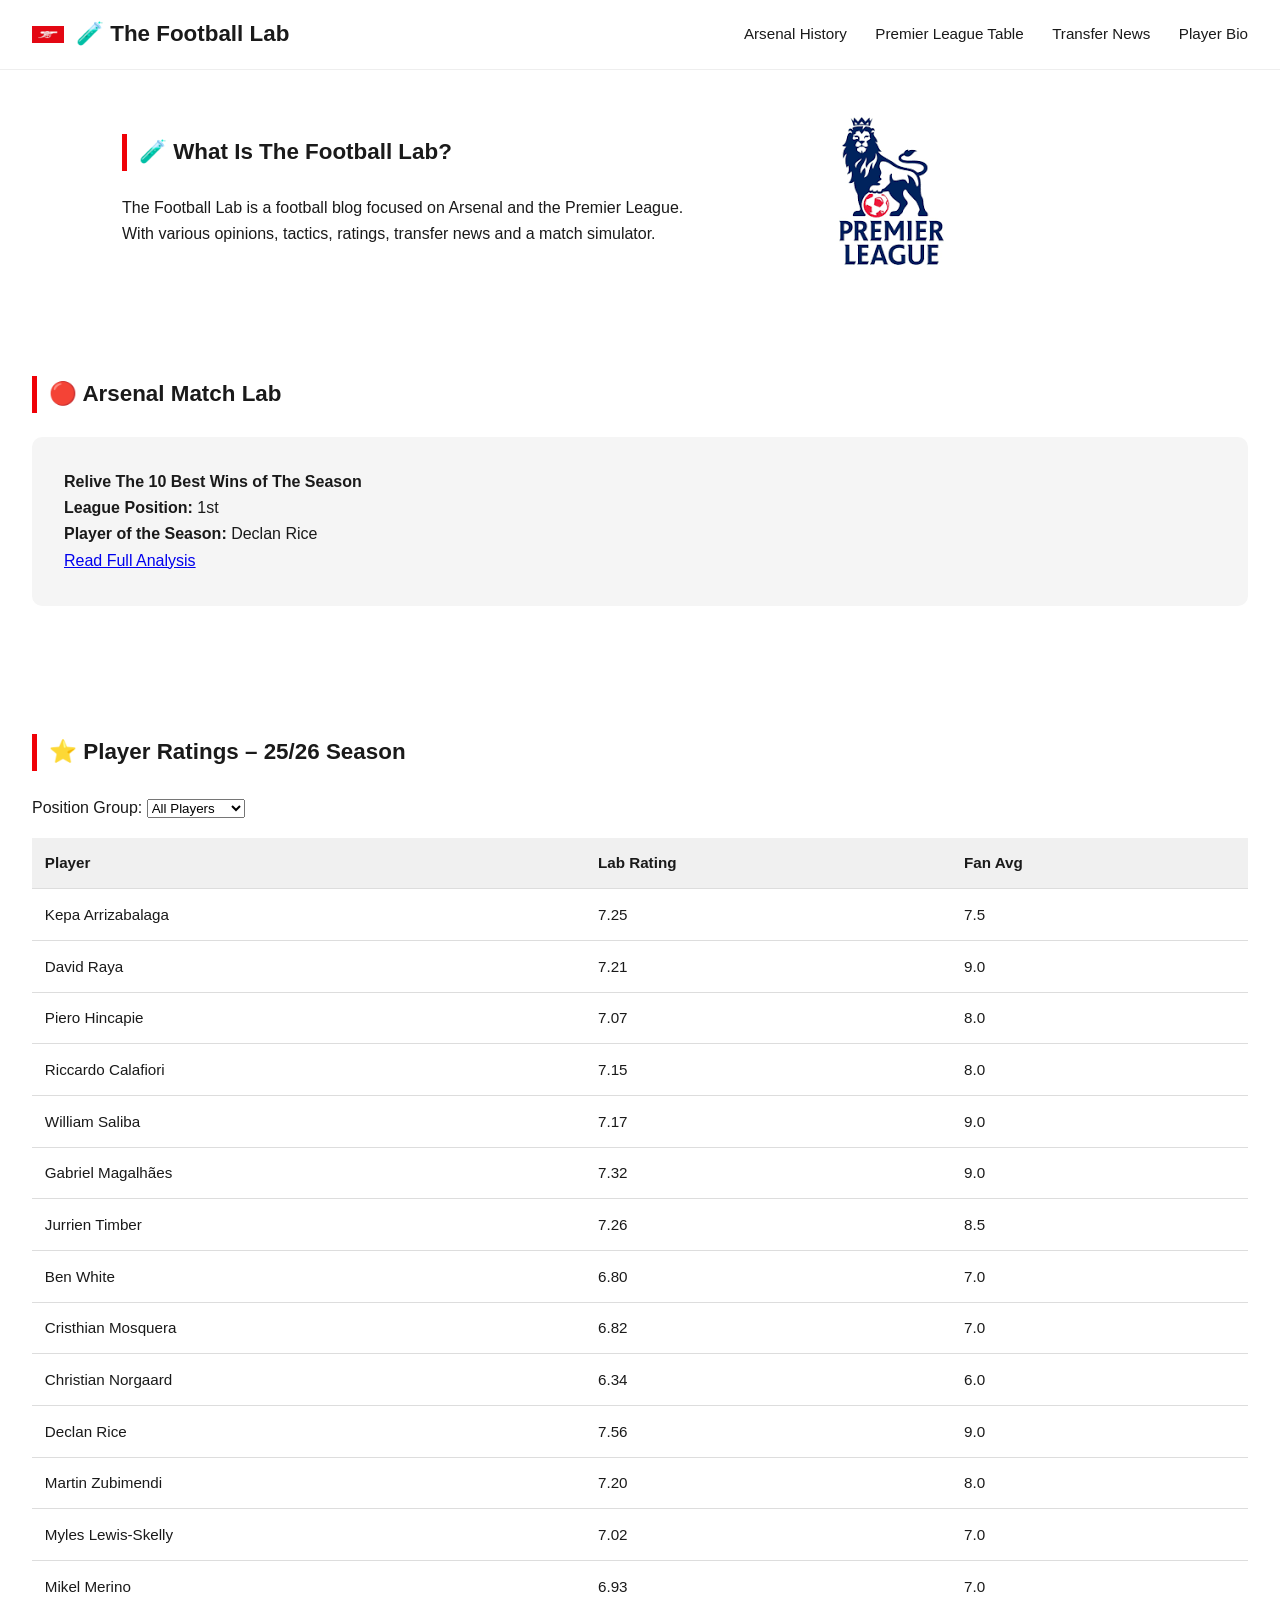
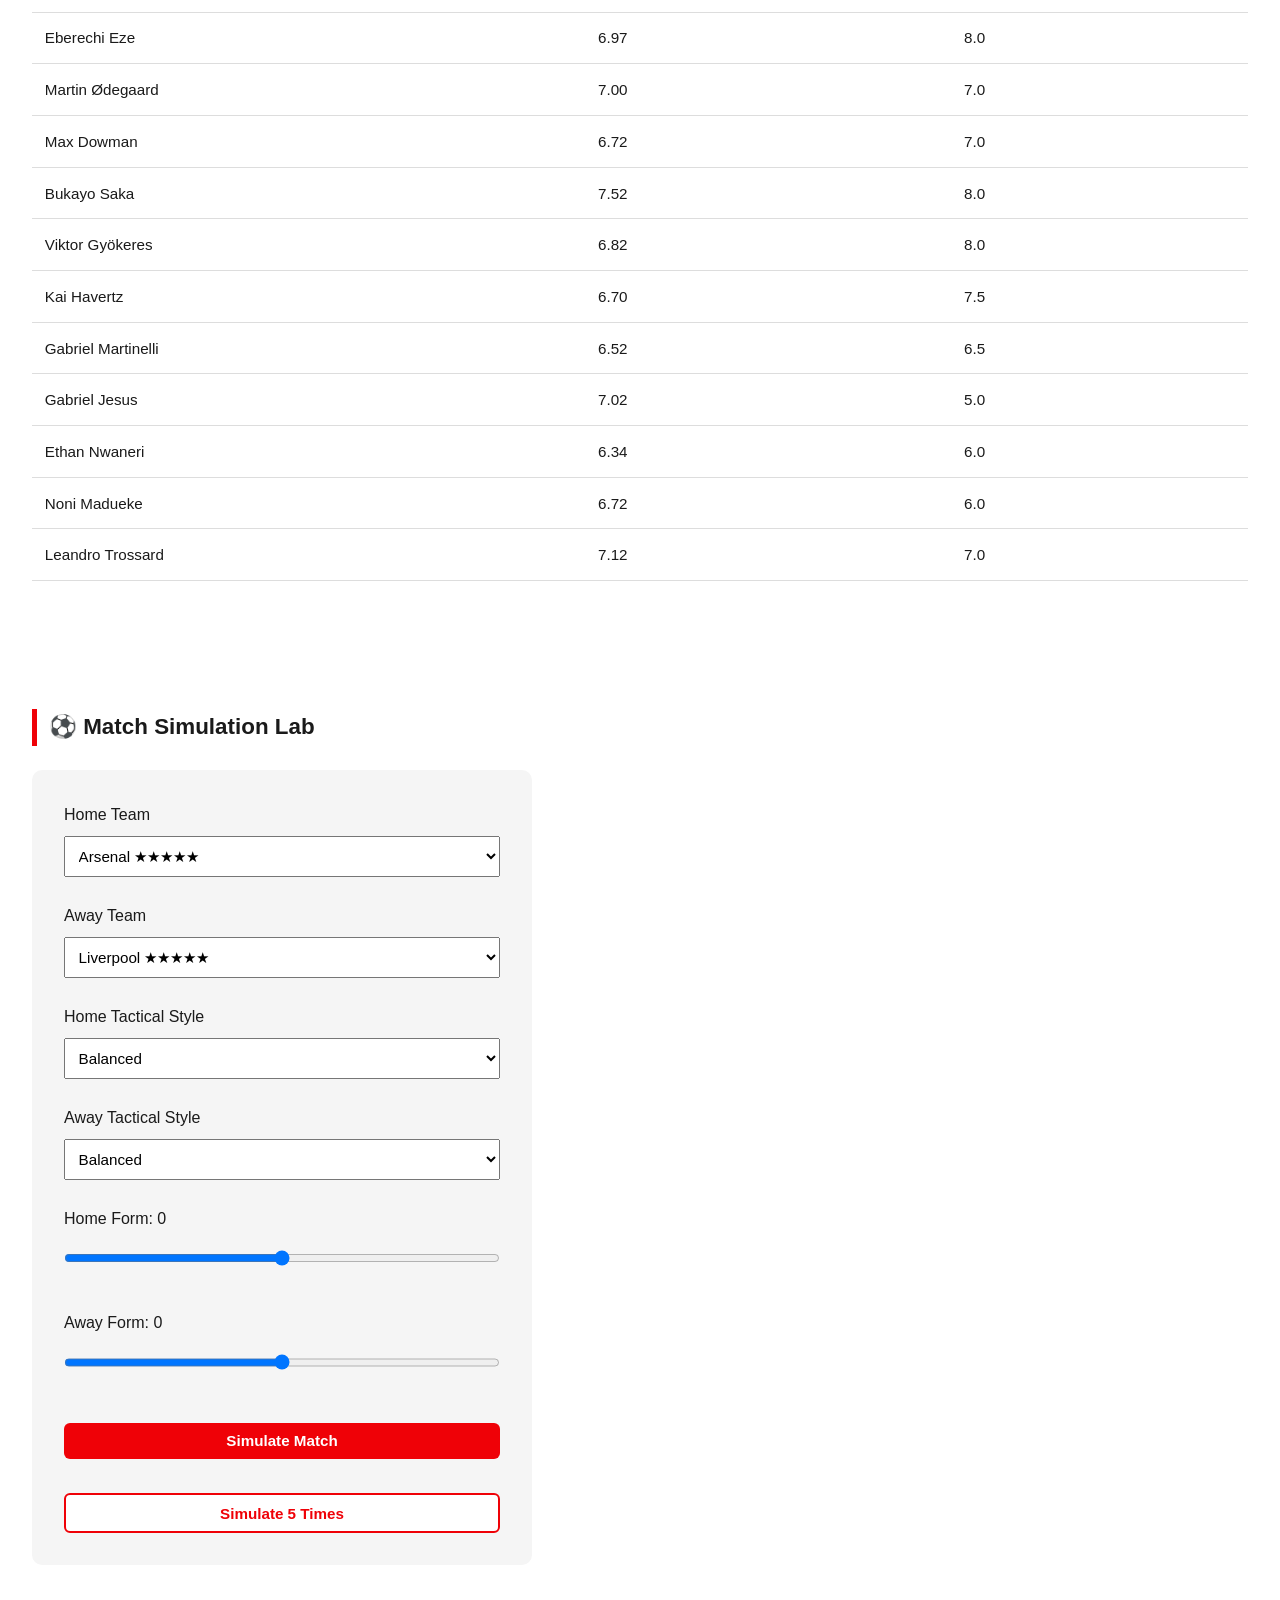
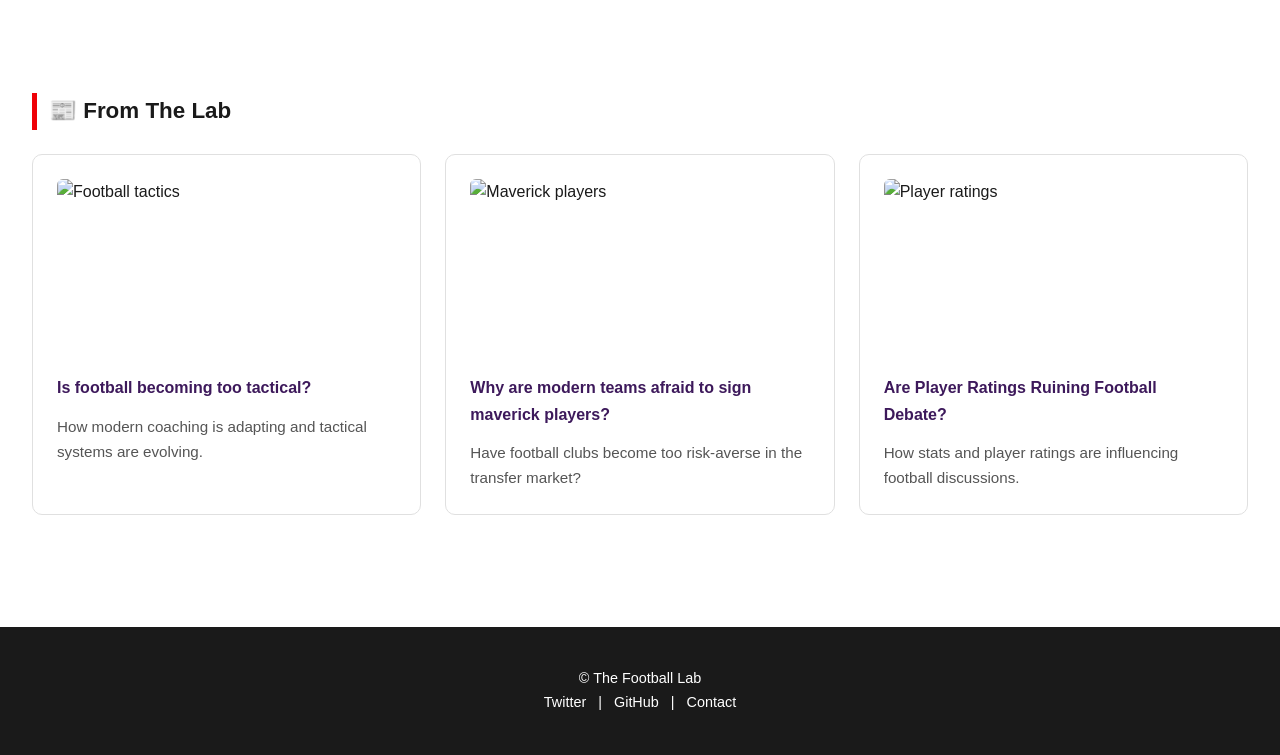
==== index.html @ 2d49616a "Football Lab Website" ====
<!DOCTYPE html>
<html lang="en">
<head>
  <link rel="stylesheet" href="style.css">
  <meta charset="UTF-8" />
  <meta name="viewport" content="width=device-width, initial-scale=1.0" />
  <title>The Football Lab</title>
  <style>
    :root {
      --arsenal-red: #EF0107;
      --pl-purple: #3D195B;
      --dark: #1a1a1a;
      --light-gray: #f5f5f5;
      --max-width: 1100px;
    } 

    * {
      box-sizing: border-box;
      margin: 0;
      padding: 0;
    }

    body {
      font-family: 'Inter', 'Segoe UI', Arial, sans-serif;
      background: rgb(255, 255, 255);
      color: var(--dark);
      line-height: 1.65;
      font-size: 16px;
    }

    img {
      max-width: 100%;
      display: block;
    }

    /* Header */
    header {
      display: flex;
      justify-content: space-between;
      align-items: center;
      padding: 1rem 2rem;
      border-bottom: 1px solid #eee;
      position: sticky;
      top: 0;
      background: white;
      z-index: 100;
    }

    .brand {
      display: flex;
      align-items: center;
      gap: 0.75rem;
    }

    .brand h1 {
      font-size: 1.4rem;
      font-weight: 700;
    }

    nav a {
      margin-left: 1.5rem;
      text-decoration: none;
      color: var(--dark);
      font-weight: 500;
      font-size: 0.95rem;
    }

    nav a:hover {
      color: var(--arsenal-red);
    }

    /* Hero */
    .hero {
      padding: 5rem 2rem;
      background: linear-gradient(135deg, var(--light-gray), #ffffff);
    }

    .hero-inner {
      max-width: var(--max-width);
      margin: auto;
      display: grid;
      grid-template-columns: 1.2fr 0.8fr;
      gap: 3rem;
      align-items: center;
    }

    .hero h2 {
      font-size: clamp(2rem, 4vw, 3rem);
      margin-bottom: 1rem;
      line-height: 1.2;
    }

    .hero p {
      margin-bottom: 2rem;
      font-size: 1.1rem;
      color: #444;
    }

    .hero button {
      padding: 0.8rem 1.6rem;
      margin-right: 0.75rem;
      border-radius: 6px;
      border: none;
      cursor: pointer;
      font-weight: 600;
    }

    .primary {
      background: var(--arsenal-red);
      color: white;
    }

    .secondary {
      background: white;
      border: 2px solid var(--arsenal-red);
      color: var(--arsenal-red);
    }

    /* Sections */
    section {
      padding: 4rem 2rem;
    }

    .container {
      max-width: var(--max-width);
      margin: auto;
    }

    section h3 {
      margin-bottom: 1.5rem;
      font-size: 1.4rem;
      border-left: 5px solid var(--arsenal-red);
      padding-left: 0.75rem;
    }

    /* Arsenal Match Lab */
    .match-card {
      background: var(--light-gray);
      padding: 2rem;
      border-radius: 10px;
    }

    /* Ratings Table */
    table {
      width: 100%;
      border-collapse: collapse;
      margin-top: 1rem;
      font-size: 0.95rem;
    }

    th, td {
      border-bottom: 1px solid #ddd;
      padding: 0.8rem;
      text-align: left;
    }

    th {
      background: #f0f0f0;
      font-weight: 600;
    }

    /* Simulator */
    .simulator {
      background: var(--light-gray);
      padding: 2rem;
      border-radius: 10px;
      max-width: 500px;
    }

    .simulator select, .simulator button {
      width: 100%;
      padding: 0.6rem;
      margin-top: 0.5rem;
      font-size: 0.95rem;
    }

    /* Articles */
    .articles {
      display: grid;
      grid-template-columns: repeat(auto-fit, minmax(280px, 1fr));
      gap: 1.5rem;
    }

    .article-card {
      border: 1px solid #e0e0e0;
      padding: 1.5rem;
      border-radius: 10px;
      transition: transform 0.2s ease;
    }

    .article-card:hover {
      transform: translateY(-4px);
    }

    /* Footer */
    footer {
      text-align: center;
      padding: 2.5rem 1rem;
      background: var(--dark);
      color: white;
      margin-top: 3rem;
      font-size: 0.9rem;
    }

    footer a {
      color: white;
      margin: 0 0.5rem;
      text-decoration: none;
    }
</style>
</head>
<body>

<header>
  <div class="brand">
  <img src="[data-uri]" alt="Arsenal Logo" width="32">
  <h1>🧪 The Football Lab</h1>
</div>
  <nav>
    <a href="ArsenalHistory.html">Arsenal History</a>
    <a href="PremierLeagueTable.html">Premier League Table</a>
    <a href="TransferNews.html">Transfer News</a>
    <a href="PlayerInfo.html">Player Bio</a>
  </nav>
</header>

<div class="hero-inner">
  <div>
   <section>
  <h3>🧪 What Is The Football Lab?</h3>
  <p>The Football Lab is a football blog focused on Arsenal and the Premier League. With various opinions, tactics, ratings, transfer news and a match simulator.</p>
</section>
  </div>
  <div>
    <img src="[data-uri]">
  </div>
</div>

<section>
  <h3>🔴 Arsenal Match Lab</h3>
  <div class="match-card">
    <h4>Relive The 10 Best Wins of The Season</h4>
    <p><strong>League Position:</strong> 1st</p>
    <p><strong>Player of the Season:</strong> Declan Rice </p>
    <a href="Top10PremWins.html">Read Full Analysis</a>
  </div>
</section>

<section>
  <h3>⭐ Player Ratings – 25/26 Season</h3>

  <label for="positionFilter">Position Group:</label>
  <select id="positionFilter">
    <option value="all">All Players</option>
    <option value="goalkeeper">Goalkeepers</option>
    <option value="defender">Defenders</option>
    <option value="midfielder">Midfielders</option>
    <option value="attacker">Attackers</option>
  </select>

  <table>
    <tr>
      <th>Player</th>
      <th>Lab Rating</th>
      <th>Fan Avg</th>
    </tr>

    <tr data-position="goalkeeper">
      <td>Kepa Arrizabalaga</td>
      <td>7.25</td>
      <td>7.5</td>
    </tr>
    <tr data-position="goalkeeper">
      <td>David Raya</td>
      <td>7.21</td>
      <td>9.0</td>
    </tr>
    <tr data-position="defender">
      <td>Piero Hincapie</td>
      <td>7.07</td>
      <td>8.0</td>
    </tr>
    <tr data-position="defender">
      <td>Riccardo Calafiori</td>
      <td>7.15</td>
      <td>8.0</td>
    </tr>
    <tr data-position="defender">
      <td>William Saliba</td>
      <td>7.17</td>
      <td>9.0</td>
    </tr>
    <tr data-position="defender">
      <td>Gabriel Magalhães</td>
      <td>7.32</td>
      <td>9.0</td>
    </tr>
    <tr data-position="defender">
      <td>Jurrien Timber</td>
      <td>7.26</td>
      <td>8.5</td>
    </tr>
    <tr data-position="defender">
      <td>Ben White</td>
      <td>6.80</td>
      <td>7.0</td>
    </tr>
    <tr data-position="defender">
      <td>Cristhian Mosquera</td>
      <td>6.82</td>
      <td>7.0</td>
    </tr>
    <tr data-position="midfielder">
      <td>Christian Norgaard</td>
      <td>6.34</td>
      <td>6.0</td>
    </tr>
    <tr data-position="midfielder">
      <td>Declan Rice</td>
      <td>7.56</td>
      <td>9.0</td>
    </tr>
    <tr data-position="midfielder">
      <td>Martin Zubimendi</td>
      <td>7.20</td>
      <td>8.0</td>
    </tr>
    <tr data-position="midfielder">
      <td>Myles Lewis-Skelly</td>
      <td>7.02</td>
      <td>7.0</td>
    </tr>
    <tr data-position="midfielder">
      <td>Mikel Merino</td>
      <td>6.93</td>
      <td>7.0</td>
    </tr>
    <tr data-position="midfielder">
      <td>Eberechi Eze</td>
      <td>6.97</td>
      <td>8.0</td>
    </tr>
    <tr data-position="midfielder">
      <td>Martin Ødegaard</td>
      <td>7.00</td>
      <td>7.0</td>
    </tr>
    <tr data-position="attacker">
      <td>Max Dowman</td>
      <td>6.72</td>
      <td>7.0</td>
    </tr>
    <tr data-position="attacker">
      <td>Bukayo Saka</td>
      <td>7.52</td>
      <td>8.0</td>
    </tr>
    <tr data-position="attacker">
      <td>Viktor Gyökeres</td>
      <td>6.82</td>
      <td>8.0</td>
    </tr>
    <tr data-position="attacker">
      <td>Kai Havertz</td>
      <td>6.70</td>
      <td>7.5</td>
    </tr>
    <tr data-position="attacker">
      <td>Gabriel Martinelli</td>
      <td>6.52</td>
      <td>6.5</td>
    </tr>
    <tr data-position="attacker">
      <td>Gabriel Jesus</td>
      <td>7.02</td>
      <td>5.0</td>
    </tr>
    <tr data-position="attacker">
      <td>Ethan Nwaneri</td>
      <td>6.34</td>
      <td>6.0</td>
    </tr>
    <tr data-position="attacker">
      <td>Noni Madueke</td>
      <td>6.72</td>
      <td>6.0</td>
    </tr>
    <tr data-position="attacker">
      <td>Leandro Trossard</td>
      <td>7.12</td>
      <td>7.0</td>
    </tr>
  </table>
</section>

<section>
  <h3>⚽ Match Simulation Lab</h3>
  <div class="simulator">
    <label>Home Team</label><br />
    <select id="teamA"></select><br /><br />

    <label>Away Team</label><br />
    <select id="teamB"></select><br /><br />

    <label>Home Tactical Style</label><br />
    <select id="homeStyle">
      <option>Balanced</option>
      <option>High Press</option>
      <option>Counter Attack</option>
      <option>Possession</option>
      <option>Low Block</option>
    </select><br /><br />

    <label>Away Tactical Style</label><br />
    <select id="awayStyle">
      <option>Balanced</option>
      <option>High Press</option>
      <option>Counter Attack</option>
      <option>Possession</option>
      <option>Low Block</option>
    </select><br /><br />

    <label>Home Form: <span id="homeFormValue">0</span></label>
    <input type="range" id="homeForm" min="-2" max="2" step="1" value="0">

    <br /><br />

    <label>Away Form: <span id="awayFormValue">0</span></label>
    <input type="range" id="awayForm" min="-2" max="2" step="1" value="0">

    <br /><br />

    <button class="primary" id="simulateBtn">Simulate Match</button>

    <br /><br />
    <button class="secondary" id="multiSimBtn">Simulate 5 Times</button>

    <div id="result"></div>
  </div>
</section>

<section>
  <h3>📰 From The Lab</h3>
  <div class="articles">

  <a href="FootballTactics.html" class="article-card">
  <img src="https://encrypted-tbn0.gstatic.com/images?q=tbn:ANd9GcSlvDqZM-yF9Gqy-4mAkoE5lFAXQkGGHck-MTKHFlpGpA&s=10" alt="Football tactics">
  <h4>Is football becoming too tactical?</h4>
  <p> How modern coaching is adapting and tactical systems are evolving.</p>
</a>

  <a href="MaverickPlayers.html" class="article-card">
  <img src="https://encrypted-tbn0.gstatic.com/images?q=tbn:ANd9GcQ9jj1l_Ze4-94t4J2rZjaSaFh_zMqqrOtfMgy_MvOFHQ&s=10" alt="Maverick players">
    <h4>Why are modern teams afraid to sign maverick players?</h4>
    <p>Have football clubs become too risk-averse in the transfer market?</p>
  </a>

  <a href="PlayerRatings.html" class="article-card">
  <img src="https://encrypted-tbn0.gstatic.com/images?q=tbn:ANd9GcS1x53VlOxcaKQpfK682WXvXJkqjkwvVxUT4oT__f8sLQkMlxrX1YKemY5n&s=10" alt="Player ratings">
    <h4>Are Player Ratings Ruining Football Debate?</h4>
    <p>How stats and player ratings are influencing football discussions.</p>
  </a>

</div>
</section>

<footer>
  <p>© The Football Lab</p>
  <a href="#">Twitter</a> |
  <a href="#">GitHub</a> |
<a href="Contact.html">Contact</a>
</footer>

<script>
  const teams = {
    "Arsenal": { rating: 92, stars: "★★★★★" },
    "Manchester City": { rating: 90, stars: "★★★★★" },
    "Liverpool": { rating: 85, stars: "★★★★★" },
    "Manchester United": { rating: 85, stars: "★★★★★" },
    "Chelsea": { rating: 78, stars: "★★★★☆" },
    "Tottenham": { rating: 74, stars: "★★★☆☆" },
    "Newcastle": { rating: 76, stars: "★★★★☆" },
    "Aston Villa": { rating: 82, stars: "★★★★☆" },
    "Brighton": { rating: 79, stars: "★★★★☆" },
    "Coventry": { rating: 72, stars: "★★★☆☆" },
    "Crystal Palace": { rating: 75, stars: "★★★☆☆" },
    "Fulham": { rating: 76, stars: "★★★★☆" },
    "Brentford": { rating: 78, stars: "★★★★☆" },
    "Everton": { rating: 75, stars: "★★★☆☆" },
    "Bournemouth": { rating: 79, stars: "★★★★☆" },
    "Hull": { rating: 68, stars: "★★☆☆☆" },
    "Nottingham Forest": { rating: 74, stars: "★★★☆☆" },
    "Leeds United": { rating: 75, stars: "★★★☆☆" },
    "Ipswich": { rating: 68, stars: "★★☆☆☆" },
    "Sunderland": { rating: 79, stars: "★★★★☆" }
  };

  const tacticalStyles = {
    "Balanced": { xg: 0, possession: 0, shots: 0 },
    "High Press": { xg: 0.2, possession: 3, shots: 2 },
    "Counter Attack": { xg: 0.15, possession: -5, shots: 1 },
    "Possession": { xg: 0.05, possession: 8, shots: 1 },
    "Low Block": { xg: -0.1, possession: -8, shots: -2 }
  };

  const teamASelect = document.getElementById("teamA");
  const teamBSelect = document.getElementById("teamB");

  Object.keys(teams).forEach(team => {
    teamASelect.innerHTML += `<option value="${team}">${team} ${teams[team].stars}</option>`;
    teamBSelect.innerHTML += `<option value="${team}">${team} ${teams[team].stars}</option>`;
  });

  teamASelect.value = "Arsenal";
  teamBSelect.value = "Liverpool";

  document.getElementById("homeForm").addEventListener("input", function () {
    document.getElementById("homeFormValue").innerText = this.value;
  });

  document.getElementById("awayForm").addEventListener("input", function () {
    document.getElementById("awayFormValue").innerText = this.value;
  });

  function getSimulatorInputs() {
    return {
      homeTeam: document.getElementById("teamA").value,
      awayTeam: document.getElementById("teamB").value,
      homeForm: Number(document.getElementById("homeForm").value),
      awayForm: Number(document.getElementById("awayForm").value),
      homeStyle: document.getElementById("homeStyle").value,
      awayStyle: document.getElementById("awayStyle").value
    };
  }

  function runSimulation(inputs) {
    function explainResult(result) {
  let winnerText;

  if (result.homeGoals > result.awayGoals) {
    winnerText = `${result.homeTeam} won because they created more danger in attack and used their home advantage well.`;
  } else if (result.awayGoals > result.homeGoals) {
    winnerText = `${result.awayTeam} won because they were more clinical and overcame the away disadvantage.`;
  } else {
    winnerText = `The match ended level because both teams produced a similar attacking output.`;
  }

  let statReason;

  if (result.homeXG > result.awayXG + 0.4) {
    statReason = `${result.homeTeam} had the stronger xG, suggesting they created better chances.`;
  } else if (result.awayXG > result.homeXG + 0.4) {
    statReason = `${result.awayTeam} had the stronger xG, suggesting they created better chances.`;
  } else {
    statReason = `The xG was close, so the match was decided by finishing and small moments.`;
  }

  return `${winnerText} ${statReason}`;
}

const HOME_XG_BONUS = 0.08;
const HOME_RATING_BONUS = 1;
const FORM_RATING_BONUS = 2;
const FORM_XG_BONUS = 0.1;
const RATING_IMPACT = 35;
const baseXG = 1.2;

const homeRating =
  teams[inputs.homeTeam].rating +
  HOME_RATING_BONUS +
  inputs.homeForm * FORM_RATING_BONUS;

const awayRating =
  teams[inputs.awayTeam].rating +
  inputs.awayForm * FORM_RATING_BONUS;

let homeXG =
  baseXG +
  (homeRating - awayRating) / RATING_IMPACT +
  HOME_XG_BONUS +
  inputs.homeForm * FORM_XG_BONUS +
  tacticalStyles[inputs.homeStyle].xg +
  Math.random();

let awayXG =
  baseXG +
  (awayRating - homeRating) / RATING_IMPACT +
  inputs.awayForm * FORM_XG_BONUS +
  tacticalStyles[inputs.awayStyle].xg +
  Math.random();

    homeXG = Math.max(0.2, homeXG);
    awayXG = Math.max(0.2, awayXG);

    const homeGoals = Math.max(0, Math.round(homeXG + Math.random() - 0.5));
    const awayGoals = Math.max(0, Math.round(awayXG + Math.random() - 0.5));

    let homeWinProb = Math.round(50 + (homeRating - awayRating) * 0.7);
    homeWinProb = Math.min(Math.max(homeWinProb, 10), 90);

    let homePossession =
      50 +
      Math.round((homeRating - awayRating) / 3) +
      tacticalStyles[inputs.homeStyle].possession -
      tacticalStyles[inputs.awayStyle].possession;

    homePossession = Math.min(Math.max(homePossession, 20), 70);

    const awayPossession = 100 - homePossession;

    const homeShots = Math.max(
      1,
      Math.round(homeXG * 6 + tacticalStyles[inputs.homeStyle].shots + Math.random() * 3)
    );

    const awayShots = Math.max(
      1,
      Math.round(awayXG * 6 + tacticalStyles[inputs.awayStyle].shots + Math.random() * 3)
    );

    return {
      ...inputs,
      homeGoals,
      awayGoals,
      homeXG,
      awayXG,
      homePossession,
      awayPossession,
      homeShots,
      awayShots,
      homeShotsOnTarget: Math.max(0, Math.round(homeShots * 0.4)),
      awayShotsOnTarget: Math.max(0, Math.round(awayShots * 0.4)),
      homeBigChances: Math.max(0, Math.round(homeXG)),
      awayBigChances: Math.max(0, Math.round(awayXG)),
      homeWinProb
    };
  }

  function createResultCard(result) {
    return `
      <div class="result-card">
        <div class="scoreline">
          ${result.homeTeam} ${result.homeGoals} – ${result.awayGoals} ${result.awayTeam}
        </div>

        <div class="stat-row"><span>xG</span><strong> ${result.homeXG.toFixed(2)} – ${result.awayXG.toFixed(2)}</strong></div>
        <div class="stat-row"><span>Possession</span><strong> ${result.homePossession}% – ${result.awayPossession}%</strong></div>
        <div class="stat-row"><span>Shots</span><strong> ${result.homeShots} – ${result.awayShots}</strong></div>
        <div class="stat-row"><span>Shots on Target</span><strong> ${result.homeShotsOnTarget} – ${result.awayShotsOnTarget}</strong></div>
        <div class="stat-row"><span>Big Chances</span><strong> ${result.homeBigChances} – ${result.awayBigChances}</strong></div>
        <div class="stat-row"><span>Home Win Probability</span><strong> ${result.homeWinProb}%</strong></div>

        <p style="font-size:0.85rem; color:#555; margin-top:1rem;">
          Simulator uses team rating, home advantage, form, and tactical style.
        </p>
      </div>
    `;
  }

  function simulateMatch() {
    const inputs = getSimulatorInputs();
    const resultDiv = document.getElementById("result");

    if (inputs.homeTeam === inputs.awayTeam) {
      resultDiv.innerHTML = "<p>Please choose two different teams.</p>";
      return;
    }

    const result = runSimulation(inputs);
    resultDiv.innerHTML = createResultCard(result);
  }

  function simulateFiveTimes() {
    const inputs = getSimulatorInputs();
    const resultDiv = document.getElementById("result");

    if (inputs.homeTeam === inputs.awayTeam) {
      resultDiv.innerHTML = "<p>Please choose two different teams.</p>";
      return;
    }

    let allResults = "";

    for (let i = 1; i <= 5; i++) {
      const result = runSimulation(inputs);
      allResults += `<h4 style="margin-top:1.5rem;">Simulation ${i}</h4>`;
      allResults += createResultCard(result);
    }

    resultDiv.innerHTML = allResults;
  }

  document.getElementById("simulateBtn").addEventListener("click", simulateMatch);
  document.getElementById("multiSimBtn").addEventListener("click", simulateFiveTimes);

  document.getElementById("positionFilter").addEventListener("change", function () {
  const selectedPosition = this.value;
  const playerRows = document.querySelectorAll("tr[data-position]");

  playerRows.forEach(row => {
    if (selectedPosition === "all" || row.dataset.position === selectedPosition) {
      row.style.display = "";
    } else {
      row.style.display = "none";
    }
  });
});
</script>
</body>
</html>
---- style.css ----
:root {
  --arsenal-red: #EF0107;
  --pl-purple: #3D195B;
  --dark: #1a1a1a;
  --light-gray: #f5f5f5;
  --max-width: 1100px;
}

* {
  box-sizing: border-box;
  margin: 0;
  padding: 0;
}

body {
  font-family: 'Inter', 'Segoe UI', Arial, sans-serif;
  background: white;
  color: var(--dark);
  line-height: 1.65;
  font-size: 16px;
}

img {
  max-width: 100%;
  display: block;
}

header {
  display: flex;
  justify-content: space-between;
  align-items: center;
  padding: 1rem 2rem;
  border-bottom: 1px solid #eee;
  position: sticky;
  top: 0;
  background: white;
  z-index: 100;
}

.brand {
  display: flex;
  align-items: center;
  gap: 0.75rem;
}

.brand h1 {
  font-size: 1.4rem;
  font-weight: 700;
}

nav a {
  margin-left: 1.5rem;
  text-decoration: none;
  color: var(--dark);
  font-weight: 500;
  font-size: 0.95rem;
}

nav a:hover {
  color: var(--arsenal-red);
}

section {
  padding: 4rem 2rem;
}

section h3 {
  margin-bottom: 1.5rem;
  font-size: 1.4rem;
  border-left: 5px solid var(--arsenal-red);
  padding-left: 0.75rem;
}

.hero {
  padding: 5rem 2rem;
  background: linear-gradient(135deg, var(--light-gray), #ffffff);
}

.hero-inner {
  max-width: var(--max-width);
  margin: auto;
  display: grid;
  grid-template-columns: 1.2fr 0.8fr;
  gap: 3rem;
  align-items: center;
}

.hero h2 {
  font-size: clamp(2rem, 4vw, 3rem);
  margin-bottom: 1rem;
  line-height: 1.2;
}

.hero p {
  margin-bottom: 2rem;
  font-size: 1.1rem;
  color: #444;
}

.primary {
  background: var(--arsenal-red);
  color: white;
  border: none;
  cursor: pointer;
  font-weight: 600;
  border-radius: 6px;
}

.secondary {
  background: white;
  border: 2px solid var(--arsenal-red);
  color: var(--arsenal-red);
  cursor: pointer;
  font-weight: 600;
  border-radius: 6px;
}

button {
  padding: 0.8rem 1.2rem;
}

.match-card,
.simulator {
  background: var(--light-gray);
  padding: 2rem;
  border-radius: 10px;
}

.simulator {
  max-width: 500px;
}

.simulator select,
.simulator button,
.simulator input {
  width: 100%;
  padding: 0.6rem;
  margin-top: 0.5rem;
  font-size: 0.95rem;
}

table {
  width: 100%;
  border-collapse: collapse;
  margin-top: 1rem;
  font-size: 0.95rem;
}

th,
td {
  border-bottom: 1px solid #ddd;
  padding: 0.8rem;
  text-align: left;
}

th {
  background: #f0f0f0;
  font-weight: 600;
}

.articles {
  display: grid;
  grid-template-columns: repeat(auto-fit, minmax(280px, 1fr));
  gap: 1.5rem;
}

.article-card {
  border: 1px solid #e0e0e0;
  padding: 1.5rem;
  border-radius: 10px;
  transition: all 0.2s ease;
  text-decoration: none;
  color: var(--dark);
  background: white;
}

.article-card img {
  width: 100%;
  height: 180px;
  object-fit: cover;
  border-radius: 6px;
  margin-bottom: 1rem;
}

.article-card:hover {
  transform: translateY(-5px);
  border-color: var(--arsenal-red);
  box-shadow: 0 4px 12px rgba(0,0,0,0.1);
}

.article-card h4 {
  margin-bottom: 0.75rem;
  color: var(--pl-purple);
}

.article-card p {
  color: #555;
  font-size: 0.95rem;
}

footer {
  text-align: center;
  padding: 2.5rem 1rem;
  background: var(--dark);
  color: white;
  margin-top: 3rem;
  font-size: 0.9rem;
}

footer a {
  color: white;
  margin: 0 0.5rem;
  text-decoration: none;
}

.result-card {
  background: white;
  margin-top: 1.5rem;
  padding: 1.5rem;
  border-radius: 10px;
  border-left: 5px solid var(--arsenal-red);
}

.scoreline {
  font-size: 1.6rem;
  font-weight: 700;
  margin-bottom: 1rem;
}

.stat-row {
  display: flex;
  justify-content: space-between;
  border-bottom: 1px solid #eee;
  padding: 0.5rem 0;
}

.article-container {
  max-width: 900px;
  margin: auto;
  padding: 3rem 2rem;
}

.article-container h1 {
  text-align: center;
  margin-bottom: 2rem;
  color: var(--arsenal-red);
}

.game-card {
  background: white;
  border-left: 6px solid var(--arsenal-red);
  padding: 1.5rem;
  margin-bottom: 2rem;
  border-radius: 8px;
  box-shadow: 0 2px 8px rgba(0,0,0,0.08);
}

.game-card h2 {
  color: var(--pl-purple);
  margin-bottom: 1rem;
}

.game-card p {
  margin-bottom: 0.75rem;
  line-height: 1.7;
}

.back-button {
  display: inline-block;
  margin-top: 2rem;
  text-decoration: none;
  color: white;
  background: var(--arsenal-red);
  padding: 0.8rem 1.4rem;
  border-radius: 6px;
}

.article-hero {
  text-align: center;
  margin-bottom: 3rem;
}

.article-label {
  color: var(--arsenal-red);
  font-weight: 700;
  text-transform: uppercase;
  letter-spacing: 1px;
  margin-bottom: 0.75rem;
}

.article-subtitle {
  max-width: 700px;
  margin: 0 auto 2rem;
  color: #555;
  font-size: 1.1rem;
}

.trophy-image {
  width: 100%;
  max-height: 420px;
  object-fit: cover;
  border-radius: 14px;
  margin-top: 2rem;
  box-shadow: 0 8px 24px rgba(0,0,0,0.15);
}

.game-card {
  background: white;
  border-left: 6px solid var(--arsenal-red);
  padding: 1.75rem;
  margin-bottom: 2rem;
  border-radius: 12px;
  box-shadow: 0 4px 14px rgba(0,0,0,0.08);
}

.game-card h2 {
  color: var(--pl-purple);
  margin-bottom: 1rem;
  font-size: 1.35rem;
}

.game-card p {
  margin-bottom: 0.8rem;
  line-height: 1.75;
}

.player-grid {
  display: grid;
  grid-template-columns: repeat(auto-fit, minmax(260px, 1fr));
  gap: 1.5rem;
}

.player-card {
  background: white;
  border-left: 5px solid var(--arsenal-red);
  padding: 1.5rem;
  border-radius: 12px;
  box-shadow: 0 4px 14px rgba(0,0,0,0.08);
}

.player-card h2 {
  color: var(--pl-purple);
  margin-bottom: 1rem;
}

.player-card p {
  margin-bottom: 0.45rem;
}

.team-photo {
  width: 100%;
  max-height: 500px;
  object-fit: cover;
  border-radius: 15px;
  margin: 2rem 0;
  box-shadow: 0 6px 18px rgba(0,0,0,0.15);
}

.player-photo {
  width: 120px;
  height: 120px;
  object-fit: cover;
  border-radius: 50%;
  margin: 0 auto 1rem;
  border: 3px solid var(--arsenal-red);
  display: block;
}

.player-card {
  transition: all 0.25s ease;
}

.player-card:hover {
  transform: translateY(-6px);
  box-shadow: 0 8px 24px rgba(0,0,0,0.15);
}

.player-card {
  transition: all 0.25s ease;
}

.player-card:hover {
  transform: translateY(-6px);
  box-shadow: 0 8px 24px rgba(0,0,0,0.15);
}

.league-table {
  width: 100%;
  border-collapse: collapse;
  margin-top: 2rem;
  background: white;
  box-shadow: 0 4px 14px rgba(0,0,0,0.08);
  border-radius: 10px;
  overflow: hidden;
}

.league-table th {
  background: var(--pl-purple);
  color: white;
}

.league-table th,
.league-table td {
  padding: 0.9rem;
  text-align: center;
  border-bottom: 1px solid #eee;
}

.league-table td:nth-child(2),
.league-table th:nth-child(2) {
  text-align: left;
}

.league-table tr:hover {
  background: #f7f7f7;
}

.champions {
  background: #fff4f4;
  font-weight: bold;
}

.next-match {
  display: flex;
  align-items: center;
  gap: 10px;
}

.team-logo {
  width: 28px;
  height: 28px;
  vertical-align: middle;
  margin-right: 8px;
}

.contact-card {
  background: white;
  padding: 2rem;
  border-radius: 15px;
  box-shadow: 0 6px 18px rgba(0,0,0,0.1);
  max-width: 700px;
  margin: auto;
}

.contact-card h2 {
  color: var(--pl-purple);
  margin-bottom: 1rem;
}

.contact-card p {
  margin-bottom: 1rem;
}

.contact-card a {
  color: var(--arsenal-red);
  text-decoration: none;
  font-weight: 600;
}

.contact-card hr {
  margin: 1.5rem 0;
  border: none;
  border-top: 1px solid #eee;
}

.trophy-grid {
  display: grid;
  grid-template-columns: repeat(auto-fit, minmax(300px, 1fr));
  gap: 1.5rem;
}

.trophy-card {
  background: white;
  border-left: 6px solid var(--arsenal-red);
  padding: 1.5rem;
  border-radius: 12px;
  box-shadow: 0 4px 14px rgba(0,0,0,0.08);
}

.trophy-card h2 {
  color: var(--pl-purple);
  margin-bottom: 0.75rem;
}

.trophy-count {
  font-size: 2.5rem;
  font-weight: 800;
  color: var(--arsenal-red);
  margin-bottom: 1rem;
}

.trophy-card p {
  margin-bottom: 0.75rem;
}

.section-title {
  margin: 2rem 0 1rem;
  color: var(--pl-purple);
}

.transfer-grid {
  display: grid;
  grid-template-columns: repeat(auto-fit, minmax(280px, 1fr));
  gap: 1.5rem;
}

.transfer-card {
  background: white;
  padding: 1.5rem;
  border-radius: 12px;
  box-shadow: 0 4px 14px rgba(0,0,0,0.08);
}

.transfer-card h2 {
  margin-bottom: 1rem;
  color: var(--pl-purple);
}

.transfer-card p {
  margin-bottom: 0.5rem;
}

.incoming {
  border-left: 6px solid #27ae60;
}

.outgoing {
  border-left: 6px solid #e74c3c;
}

.ideal-signings {
  margin: 2rem 0 3rem;
}

.ideal-signings h2 {
  color: var(--pl-purple);
  margin-bottom: 1.5rem;
}

.ideal-card {
  background: white;
  border-left: 5px solid var(--arsenal-red);
  padding: 1.25rem;
  margin-bottom: 1rem;
  border-radius: 8px;
  box-shadow: 0 2px 8px rgba(0,0,0,0.08);
}

.ideal-card h3 {
  color: var(--arsenal-red);
  margin-bottom: 0.5rem;
}

.ideal-card p {
  line-height: 1.6;
}

/* Football Tactics Article */

.article-hero {
  text-align: center;
  margin-bottom: 3rem;
  padding: 3rem 1rem;
  background: linear-gradient(135deg, #fff, #f5f5f5);
  border-radius: 16px;
}

.article-label {
  color: var(--arsenal-red);
  font-weight: 800;
  text-transform: uppercase;
  letter-spacing: 1.5px;
  margin-bottom: 0.75rem;
}

.article-hero h1 {
  font-size: clamp(2rem, 5vw, 3.5rem);
  color: var(--pl-purple);
  margin-bottom: 1rem;
  line-height: 1.15;
}

.article-subtitle {
  max-width: 750px;
  margin: auto;
  color: #555;
  font-size: 1.15rem;
}

.game-card {
  background: white;
  border-left: 6px solid var(--arsenal-red);
  padding: 2rem;
  margin-bottom: 2rem;
  border-radius: 14px;
  box-shadow: 0 6px 18px rgba(0,0,0,0.08);
}

.game-card h2 {
  color: var(--pl-purple);
  margin-bottom: 1rem;
  font-size: 1.5rem;
}

.game-card p {
  color: #333;
  line-height: 1.8;
  margin-bottom: 1rem;
  font-size: 1rem;
}

.game-card strong {
  color: var(--arsenal-red);
}

.game-card:hover {
  transform: translateY(-4px);
  transition: 0.25s ease;
  box-shadow: 0 10px 24px rgba(0,0,0,0.12);
}

.back-button {
  display: inline-block;
  margin-top: 2rem;
  background: var(--arsenal-red);
  color: white;
  padding: 0.85rem 1.4rem;
  border-radius: 8px;
  text-decoration: none;
  font-weight: 700;
}

.back-button:hover {
  background: var(--pl-purple);
}

.maverick-grid {
  display: grid;
  grid-template-columns: repeat(auto-fit, minmax(220px, 1fr));
  gap: 1rem;
  margin-top: 1.5rem;
}

.maverick-card {
  background: #f8f8f8;
  border-left: 4px solid var(--arsenal-red);
  padding: 1rem;
  border-radius: 10px;
}

.maverick-card h3 {
  color: var(--pl-purple);
  margin-bottom: 0.5rem;
}

.maverick-card p {
  font-size: 0.95rem;
  line-height: 1.6;
}

.verdict-box {
    margin-top: 3rem;
    padding: 2rem;
    background: linear-gradient(135deg, #3D195B, #552c8d);
    color: white;
    border-radius: 12px;
    text-align: center;
}

.verdict-box h2 {
    color: #fff;
    margin-bottom: 1rem;
}

.rating-meter {
    margin-top: 1.5rem;
}

.rating-meter progress {
    width: 100%;
    height: 18px;
}
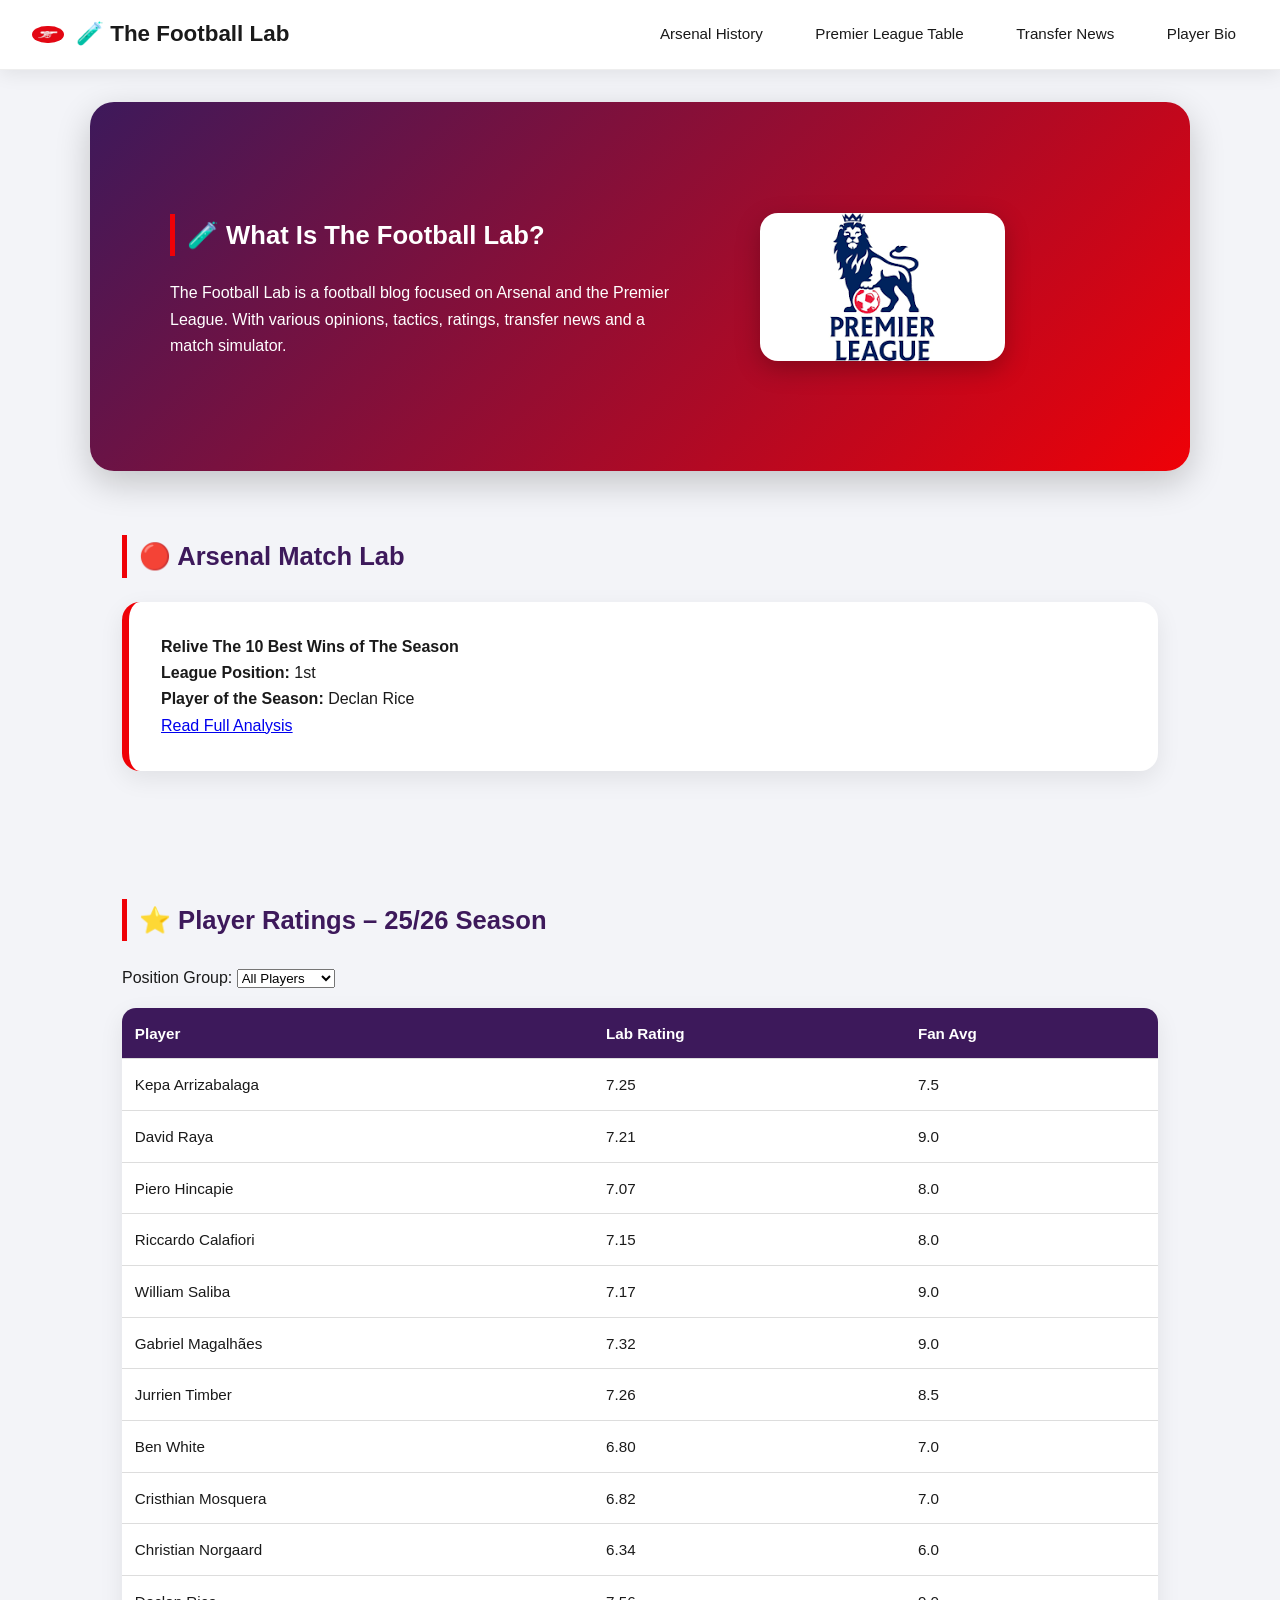
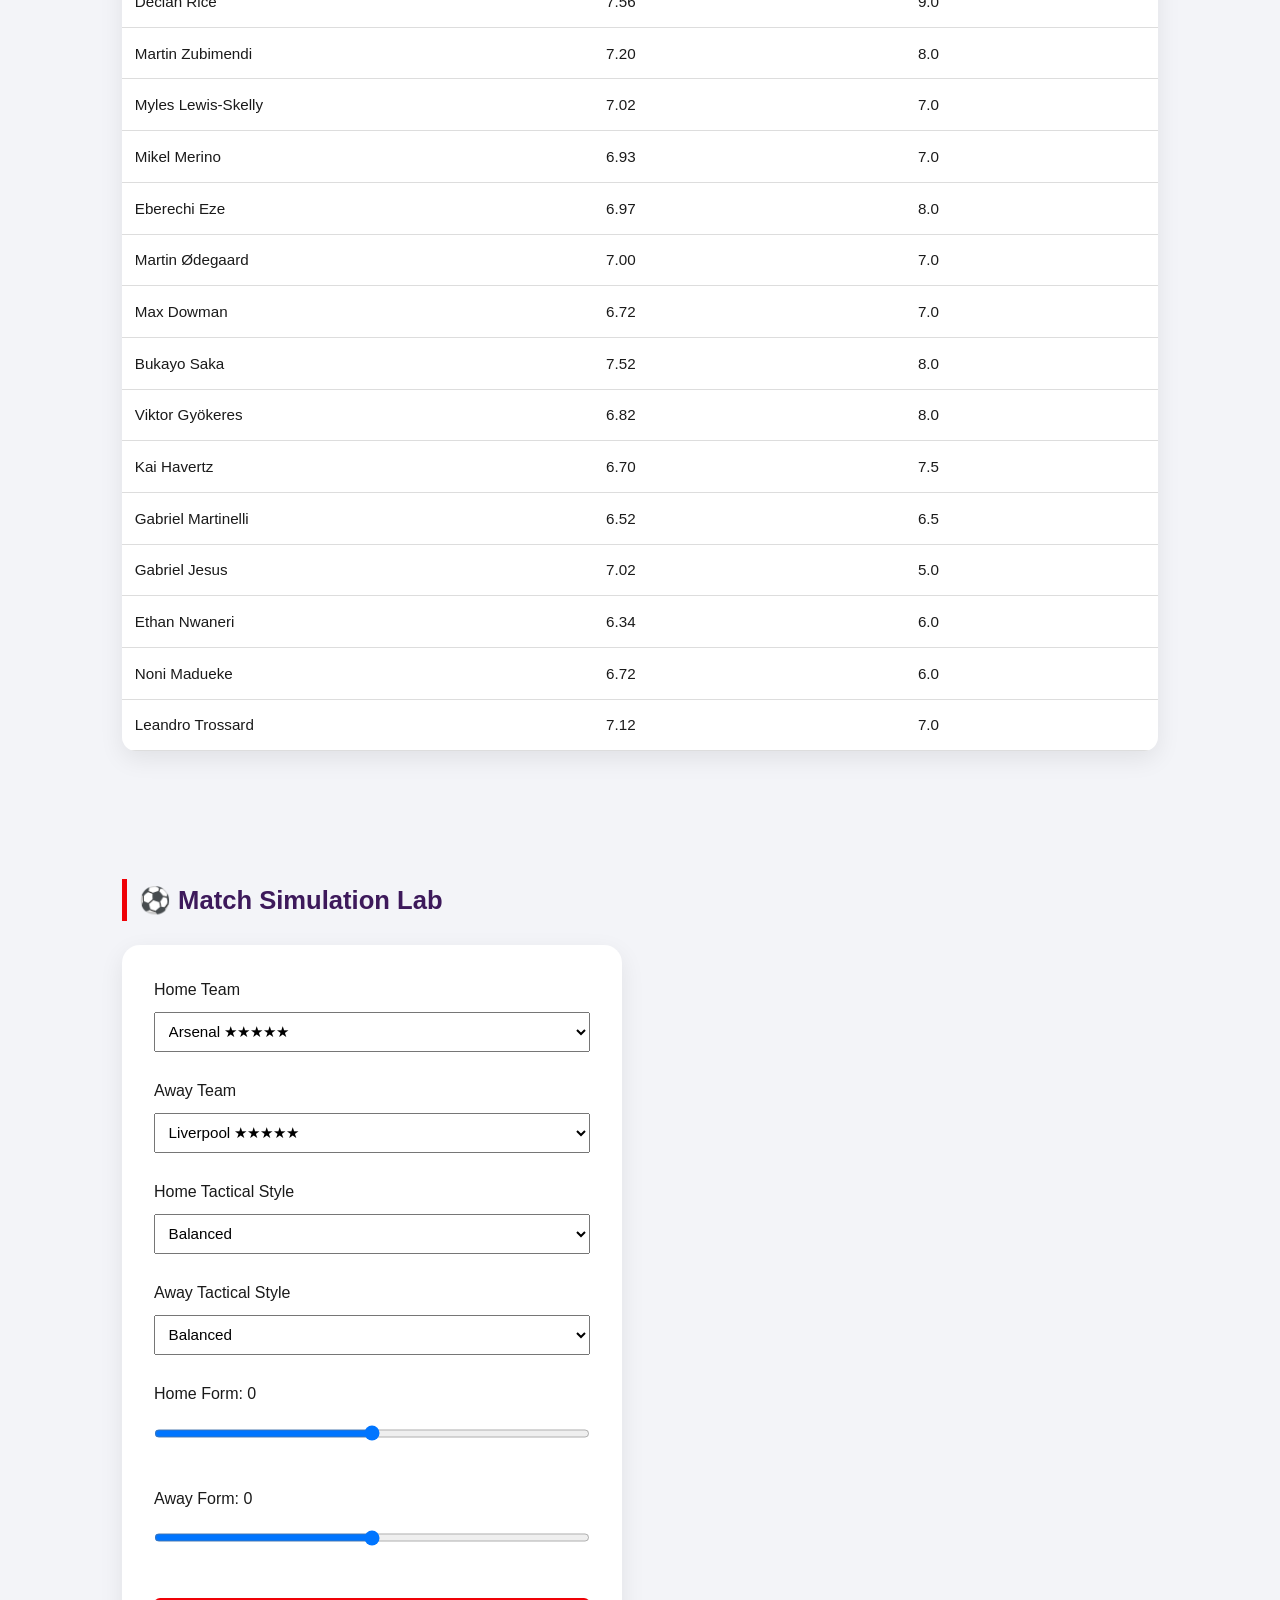
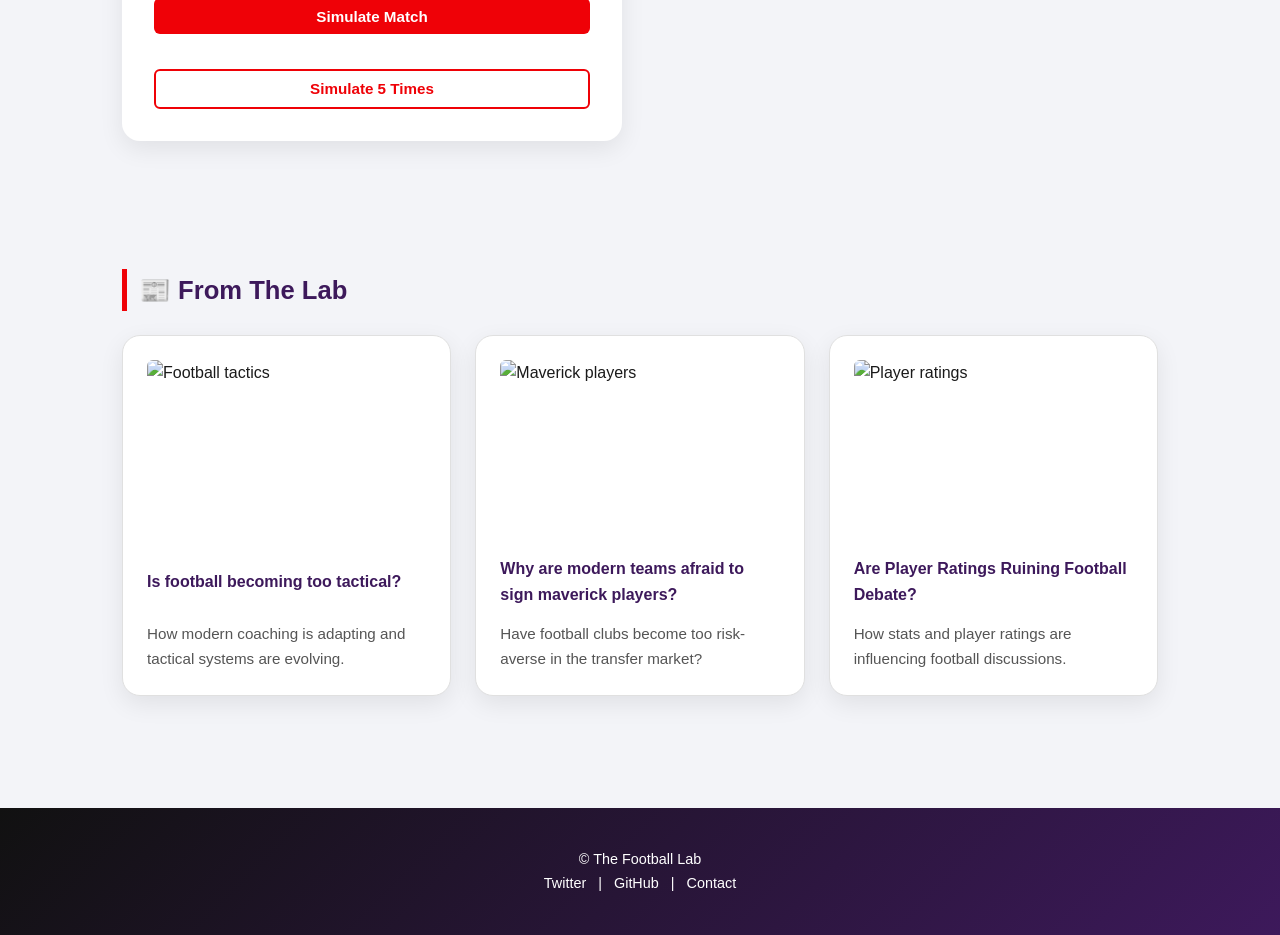
==== commit 1d9f451e: "Update style.css" ====
--- a/index.html
+++ b/index.html
@@ -5,209 +5,6 @@
   <meta charset="UTF-8" />
   <meta name="viewport" content="width=device-width, initial-scale=1.0" />
   <title>The Football Lab</title>
-  <style>
-    :root {
-      --arsenal-red: #EF0107;
-      --pl-purple: #3D195B;
-      --dark: #1a1a1a;
-      --light-gray: #f5f5f5;
-      --max-width: 1100px;
-    } 
-
-    * {
-      box-sizing: border-box;
-      margin: 0;
-      padding: 0;
-    }
-
-    body {
-      font-family: 'Inter', 'Segoe UI', Arial, sans-serif;
-      background: rgb(255, 255, 255);
-      color: var(--dark);
-      line-height: 1.65;
-      font-size: 16px;
-    }
-
-    img {
-      max-width: 100%;
-      display: block;
-    }
-
-    /* Header */
-    header {
-      display: flex;
-      justify-content: space-between;
-      align-items: center;
-      padding: 1rem 2rem;
-      border-bottom: 1px solid #eee;
-      position: sticky;
-      top: 0;
-      background: white;
-      z-index: 100;
-    }
-
-    .brand {
-      display: flex;
-      align-items: center;
-      gap: 0.75rem;
-    }
-
-    .brand h1 {
-      font-size: 1.4rem;
-      font-weight: 700;
-    }
-
-    nav a {
-      margin-left: 1.5rem;
-      text-decoration: none;
-      color: var(--dark);
-      font-weight: 500;
-      font-size: 0.95rem;
-    }
-
-    nav a:hover {
-      color: var(--arsenal-red);
-    }
-
-    /* Hero */
-    .hero {
-      padding: 5rem 2rem;
-      background: linear-gradient(135deg, var(--light-gray), #ffffff);
-    }
-
-    .hero-inner {
-      max-width: var(--max-width);
-      margin: auto;
-      display: grid;
-      grid-template-columns: 1.2fr 0.8fr;
-      gap: 3rem;
-      align-items: center;
-    }
-
-    .hero h2 {
-      font-size: clamp(2rem, 4vw, 3rem);
-      margin-bottom: 1rem;
-      line-height: 1.2;
-    }
-
-    .hero p {
-      margin-bottom: 2rem;
-      font-size: 1.1rem;
-      color: #444;
-    }
-
-    .hero button {
-      padding: 0.8rem 1.6rem;
-      margin-right: 0.75rem;
-      border-radius: 6px;
-      border: none;
-      cursor: pointer;
-      font-weight: 600;
-    }
-
-    .primary {
-      background: var(--arsenal-red);
-      color: white;
-    }
-
-    .secondary {
-      background: white;
-      border: 2px solid var(--arsenal-red);
-      color: var(--arsenal-red);
-    }
-
-    /* Sections */
-    section {
-      padding: 4rem 2rem;
-    }
-
-    .container {
-      max-width: var(--max-width);
-      margin: auto;
-    }
-
-    section h3 {
-      margin-bottom: 1.5rem;
-      font-size: 1.4rem;
-      border-left: 5px solid var(--arsenal-red);
-      padding-left: 0.75rem;
-    }
-
-    /* Arsenal Match Lab */
-    .match-card {
-      background: var(--light-gray);
-      padding: 2rem;
-      border-radius: 10px;
-    }
-
-    /* Ratings Table */
-    table {
-      width: 100%;
-      border-collapse: collapse;
-      margin-top: 1rem;
-      font-size: 0.95rem;
-    }
-
-    th, td {
-      border-bottom: 1px solid #ddd;
-      padding: 0.8rem;
-      text-align: left;
-    }
-
-    th {
-      background: #f0f0f0;
-      font-weight: 600;
-    }
-
-    /* Simulator */
-    .simulator {
-      background: var(--light-gray);
-      padding: 2rem;
-      border-radius: 10px;
-      max-width: 500px;
-    }
-
-    .simulator select, .simulator button {
-      width: 100%;
-      padding: 0.6rem;
-      margin-top: 0.5rem;
-      font-size: 0.95rem;
-    }
-
-    /* Articles */
-    .articles {
-      display: grid;
-      grid-template-columns: repeat(auto-fit, minmax(280px, 1fr));
-      gap: 1.5rem;
-    }
-
-    .article-card {
-      border: 1px solid #e0e0e0;
-      padding: 1.5rem;
-      border-radius: 10px;
-      transition: transform 0.2s ease;
-    }
-
-    .article-card:hover {
-      transform: translateY(-4px);
-    }
-
-    /* Footer */
-    footer {
-      text-align: center;
-      padding: 2.5rem 1rem;
-      background: var(--dark);
-      color: white;
-      margin-top: 3rem;
-      font-size: 0.9rem;
-    }
-
-    footer a {
-      color: white;
-      margin: 0 0.5rem;
-      text-decoration: none;
-    }
-</style>
 </head>
 <body>
 
--- a/style.css
+++ b/style.css
@@ -680,3 +680,333 @@
     width: 100%;
     height: 18px;
 }
+
+:root {
+      --arsenal-red: #EF0107;
+      --pl-purple: #3D195B;
+      --dark: #1a1a1a;
+      --light-gray: #f5f5f5;
+      --max-width: 1100px;
+    } 
+
+    * {
+      box-sizing: border-box;
+      margin: 0;
+      padding: 0;
+    }
+
+    body {
+      font-family: 'Inter', 'Segoe UI', Arial, sans-serif;
+      background: rgb(255, 255, 255);
+      color: var(--dark);
+      line-height: 1.65;
+      font-size: 16px;
+    }
+
+    img {
+      max-width: 100%;
+      display: block;
+    }
+
+    /* Header */
+    header {
+      display: flex;
+      justify-content: space-between;
+      align-items: center;
+      padding: 1rem 2rem;
+      border-bottom: 1px solid #eee;
+      position: sticky;
+      top: 0;
+      background: white;
+      z-index: 100;
+    }
+
+    .brand {
+      display: flex;
+      align-items: center;
+      gap: 0.75rem;
+    }
+
+    .brand h1 {
+      font-size: 1.4rem;
+      font-weight: 700;
+    }
+
+    nav a {
+      margin-left: 1.5rem;
+      text-decoration: none;
+      color: var(--dark);
+      font-weight: 500;
+      font-size: 0.95rem;
+    }
+
+    nav a:hover {
+      color: var(--arsenal-red);
+    }
+
+    /* Hero */
+    .hero {
+      padding: 5rem 2rem;
+      background: linear-gradient(135deg, var(--light-gray), #ffffff);
+    }
+
+    .hero-inner {
+      max-width: var(--max-width);
+      margin: auto;
+      display: grid;
+      grid-template-columns: 1.2fr 0.8fr;
+      gap: 3rem;
+      align-items: center;
+    }
+
+    .hero h2 {
+      font-size: clamp(2rem, 4vw, 3rem);
+      margin-bottom: 1rem;
+      line-height: 1.2;
+    }
+
+    .hero p {
+      margin-bottom: 2rem;
+      font-size: 1.1rem;
+      color: #444;
+    }
+
+    .hero button {
+      padding: 0.8rem 1.6rem;
+      margin-right: 0.75rem;
+      border-radius: 6px;
+      border: none;
+      cursor: pointer;
+      font-weight: 600;
+    }
+
+    .primary {
+      background: var(--arsenal-red);
+      color: white;
+    }
+
+    .secondary {
+      background: white;
+      border: 2px solid var(--arsenal-red);
+      color: var(--arsenal-red);
+    }
+
+    /* Sections */
+    section {
+      padding: 4rem 2rem;
+    }
+
+    .container {
+      max-width: var(--max-width);
+      margin: auto;
+    }
+
+    section h3 {
+      margin-bottom: 1.5rem;
+      font-size: 1.4rem;
+      border-left: 5px solid var(--arsenal-red);
+      padding-left: 0.75rem;
+    }
+
+    /* Arsenal Match Lab */
+    .match-card {
+      background: var(--light-gray);
+      padding: 2rem;
+      border-radius: 10px;
+    }
+
+    /* Ratings Table */
+    table {
+      width: 100%;
+      border-collapse: collapse;
+      margin-top: 1rem;
+      font-size: 0.95rem;
+    }
+
+    th, td {
+      border-bottom: 1px solid #ddd;
+      padding: 0.8rem;
+      text-align: left;
+    }
+
+    th {
+      background: #f0f0f0;
+      font-weight: 600;
+    }
+
+    /* Simulator */
+    .simulator {
+      background: var(--light-gray);
+      padding: 2rem;
+      border-radius: 10px;
+      max-width: 500px;
+    }
+
+    .simulator select, .simulator button {
+      width: 100%;
+      padding: 0.6rem;
+      margin-top: 0.5rem;
+      font-size: 0.95rem;
+    }
+
+    /* Articles */
+    .articles {
+      display: grid;
+      grid-template-columns: repeat(auto-fit, minmax(280px, 1fr));
+      gap: 1.5rem;
+    }
+
+    .article-card {
+      border: 1px solid #e0e0e0;
+      padding: 1.5rem;
+      border-radius: 10px;
+      transition: transform 0.2s ease;
+    }
+
+    .article-card:hover {
+      transform: translateY(-4px);
+    }
+
+    /* Footer */
+    footer {
+      text-align: center;
+      padding: 2.5rem 1rem;
+      background: var(--dark);
+      color: white;
+      margin-top: 3rem;
+      font-size: 0.9rem;
+    }
+
+    footer a {
+      color: white;
+      margin: 0 0.5rem;
+      text-decoration: none;
+    }
+
+/* ===== UI Refresh ===== */
+
+body {
+  background: #f3f4f8;
+}
+
+header {
+  background: rgba(255, 255, 255, 0.95);
+  backdrop-filter: blur(10px);
+  box-shadow: 0 4px 18px rgba(0,0,0,0.08);
+}
+
+.brand img {
+  border-radius: 50%;
+}
+
+nav a {
+  padding: 0.45rem 0.75rem;
+  border-radius: 999px;
+  transition: 0.2s ease;
+}
+
+nav a:hover {
+  background: #fff0f0;
+  color: var(--arsenal-red);
+}
+
+.hero-inner {
+  background: linear-gradient(135deg, var(--pl-purple), var(--arsenal-red));
+  color: white;
+  border-radius: 24px;
+  padding: 3rem;
+  margin-top: 2rem;
+  box-shadow: 0 12px 35px rgba(0,0,0,0.2);
+}
+
+.hero-inner h3,
+.hero-inner p {
+  color: white;
+}
+
+.hero-inner img {
+  border-radius: 18px;
+  box-shadow: 0 8px 24px rgba(0,0,0,0.25);
+}
+
+section {
+  max-width: var(--max-width);
+  margin: 0 auto;
+}
+
+section h3 {
+  font-size: 1.6rem;
+  color: var(--pl-purple);
+}
+
+.match-card,
+.simulator,
+.game-card,
+.article-card,
+.player-card,
+.transfer-card,
+.trophy-card,
+.contact-card {
+  background: white;
+  border-radius: 18px;
+  box-shadow: 0 8px 24px rgba(0,0,0,0.08);
+}
+
+.match-card {
+  border-left: 7px solid var(--arsenal-red);
+}
+
+.article-card {
+  min-height: 170px;
+  display: flex;
+  flex-direction: column;
+  justify-content: space-between;
+}
+
+.article-card:hover,
+.match-card:hover,
+.simulator:hover {
+  transform: translateY(-5px);
+  box-shadow: 0 14px 32px rgba(0,0,0,0.14);
+}
+
+.primary,
+.secondary,
+.back-button {
+  transition: 0.2s ease;
+}
+
+.primary:hover,
+.back-button:hover {
+  background: var(--pl-purple);
+  transform: translateY(-2px);
+}
+
+.secondary:hover {
+  background: var(--arsenal-red);
+  color: white;
+}
+
+table {
+  background: white;
+  border-radius: 14px;
+  overflow: hidden;
+  box-shadow: 0 8px 24px rgba(0,0,0,0.08);
+}
+
+th {
+  background: var(--pl-purple);
+  color: white;
+}
+
+tr:hover {
+  background: #fff4f4;
+}
+
+.result-card {
+  box-shadow: 0 8px 22px rgba(0,0,0,0.1);
+}
+
+footer {
+  background: linear-gradient(135deg, #111, var(--pl-purple));
+}
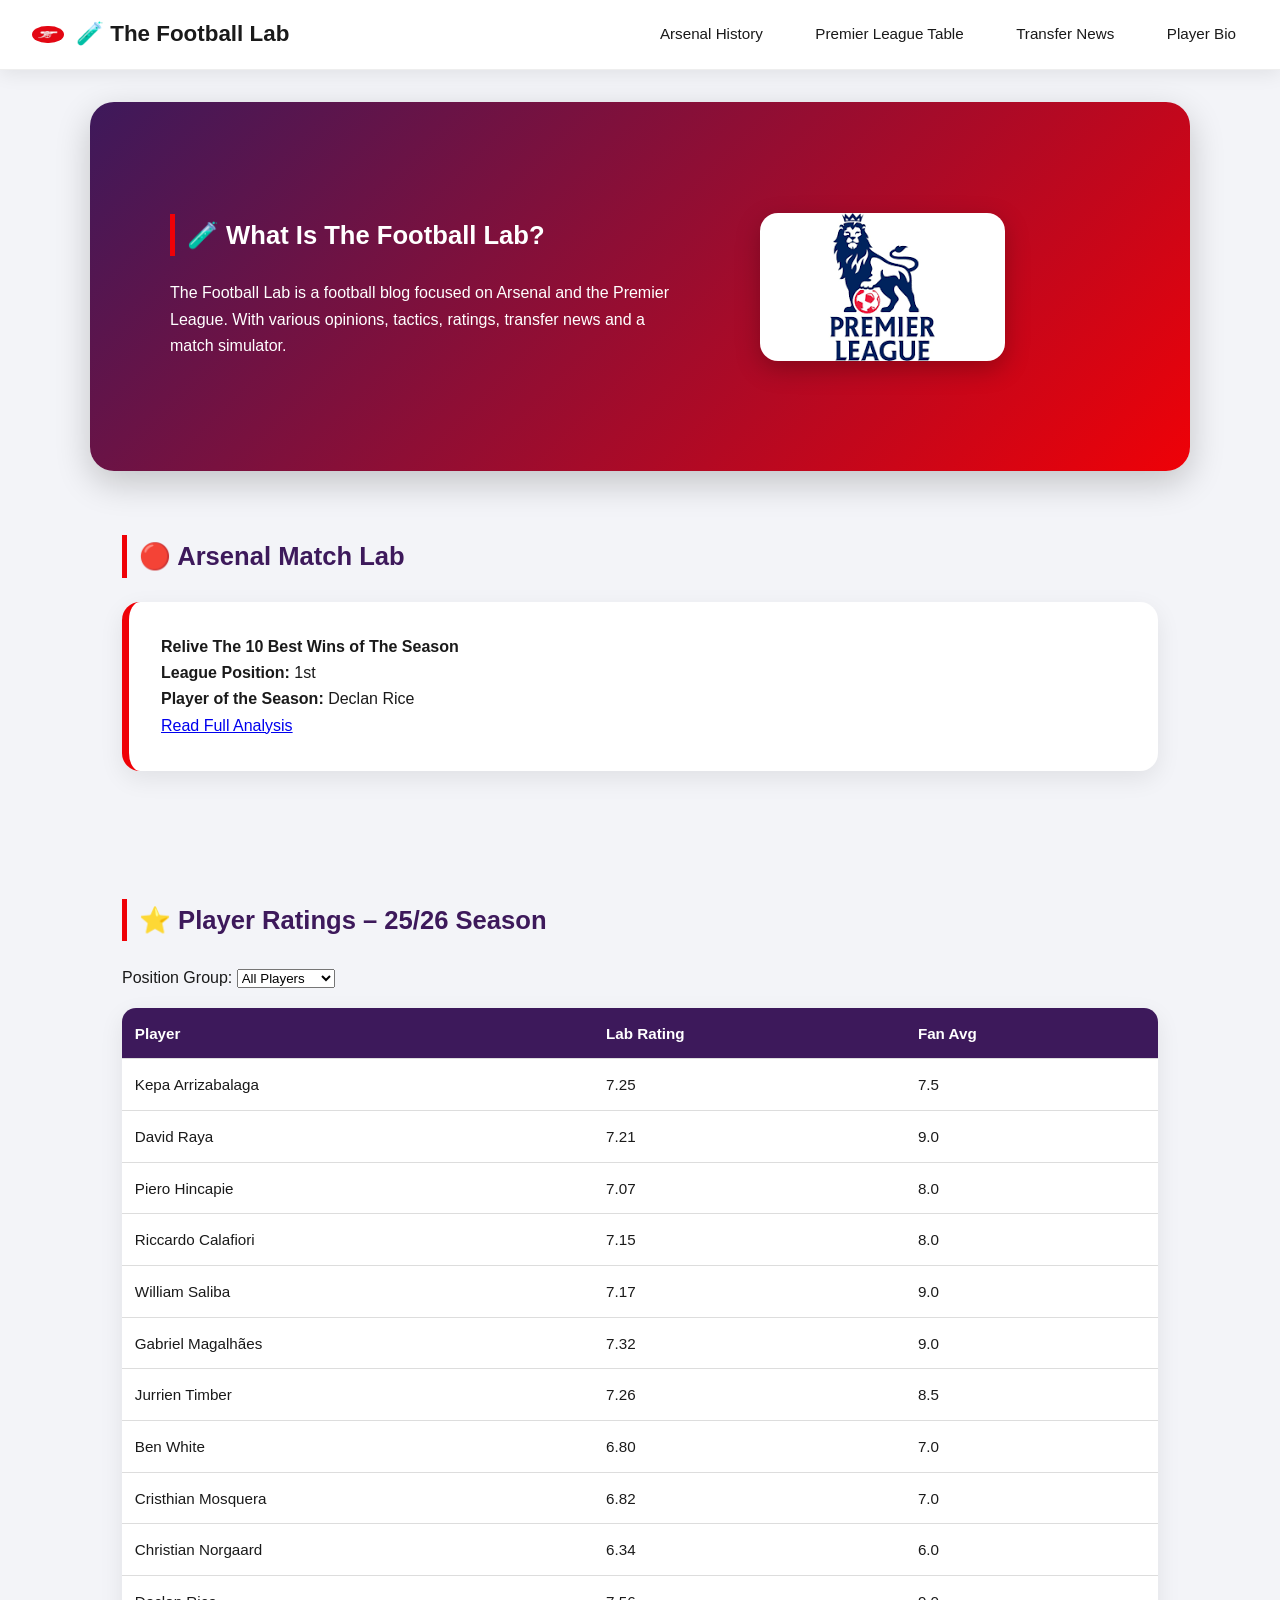
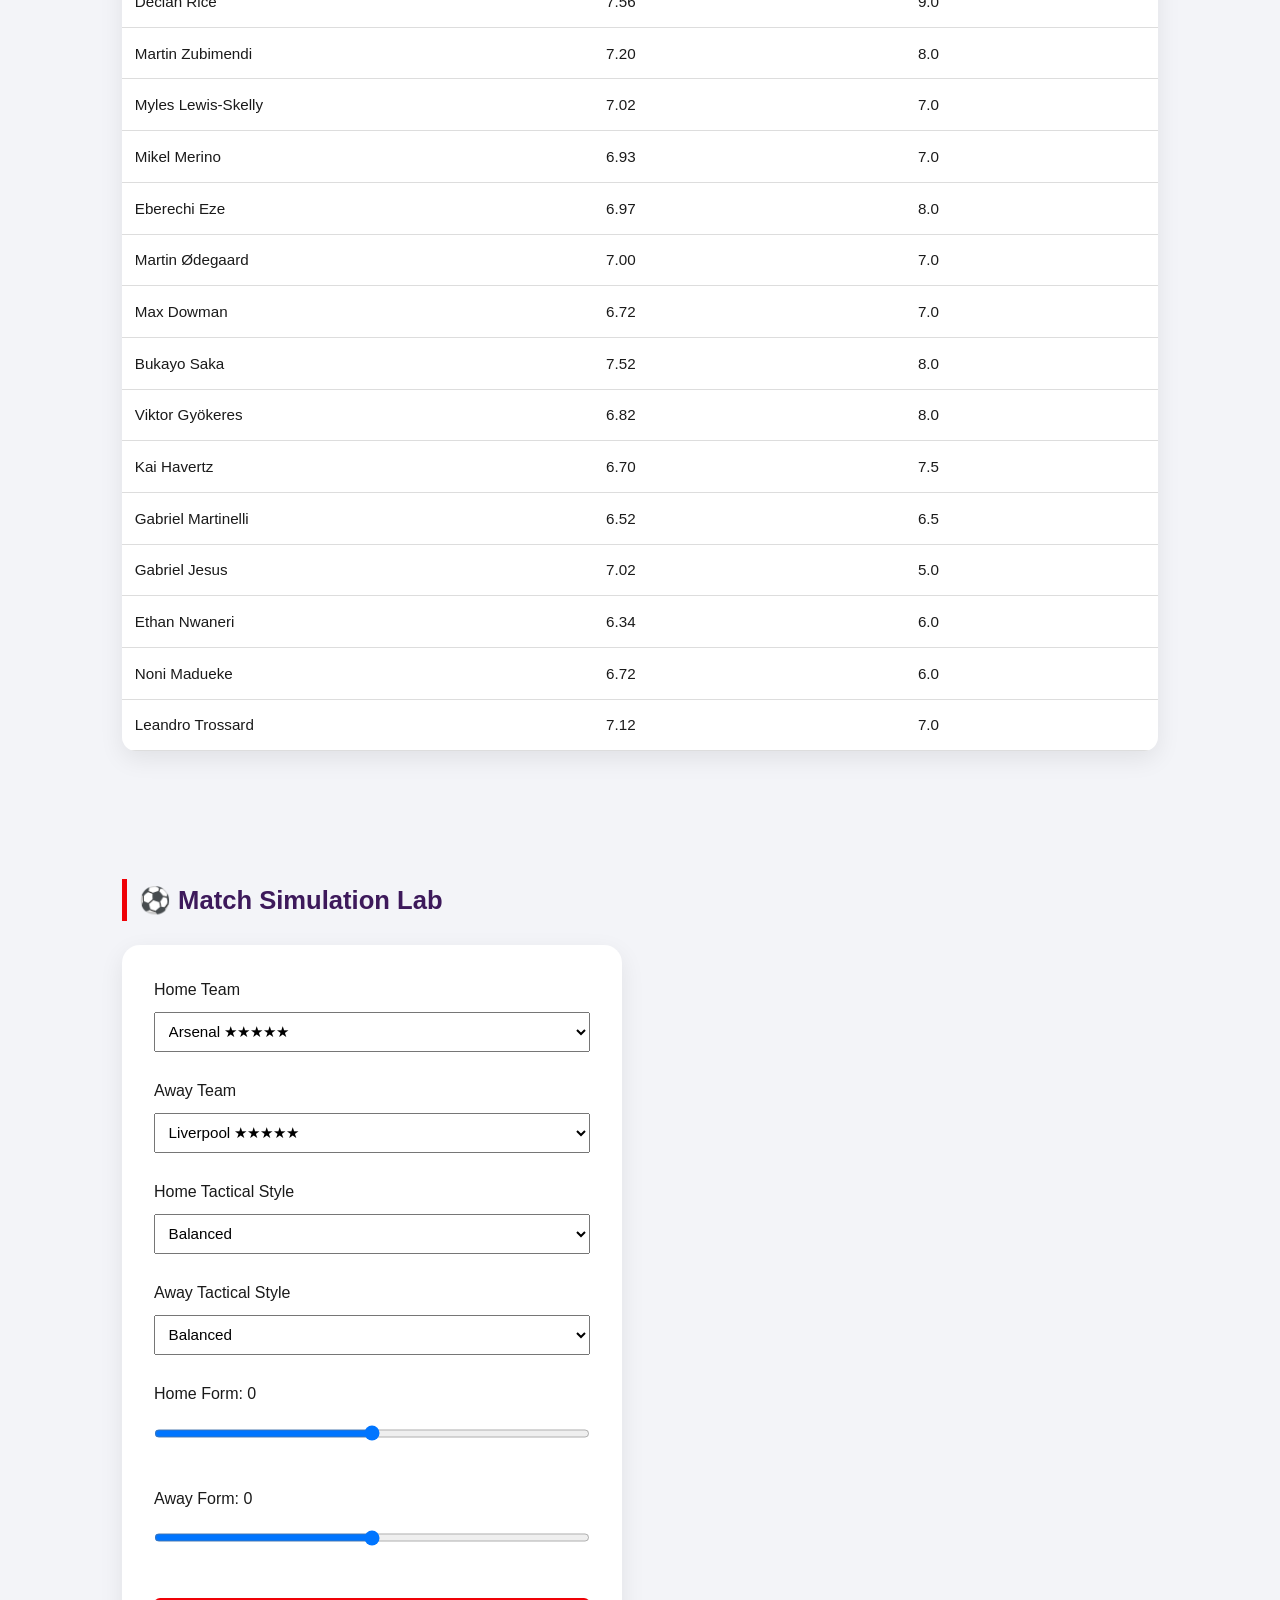
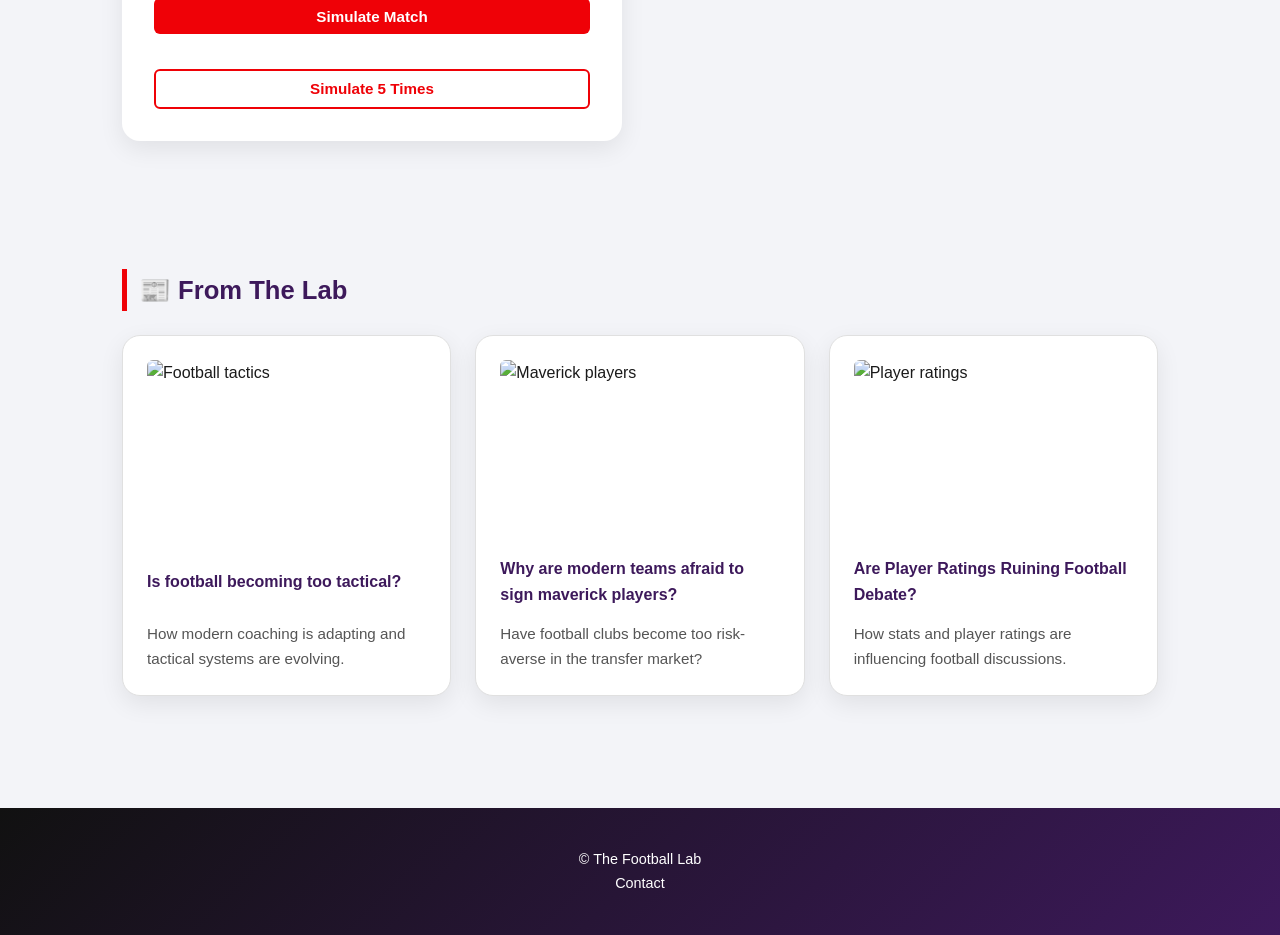
==== commit 27e6d398: "Update index.html" ====
--- a/index.html
+++ b/index.html
@@ -263,8 +263,6 @@
 
 <footer>
   <p>© The Football Lab</p>
-  <a href="#">Twitter</a> |
-  <a href="#">GitHub</a> |
 <a href="Contact.html">Contact</a>
 </footer>
 
